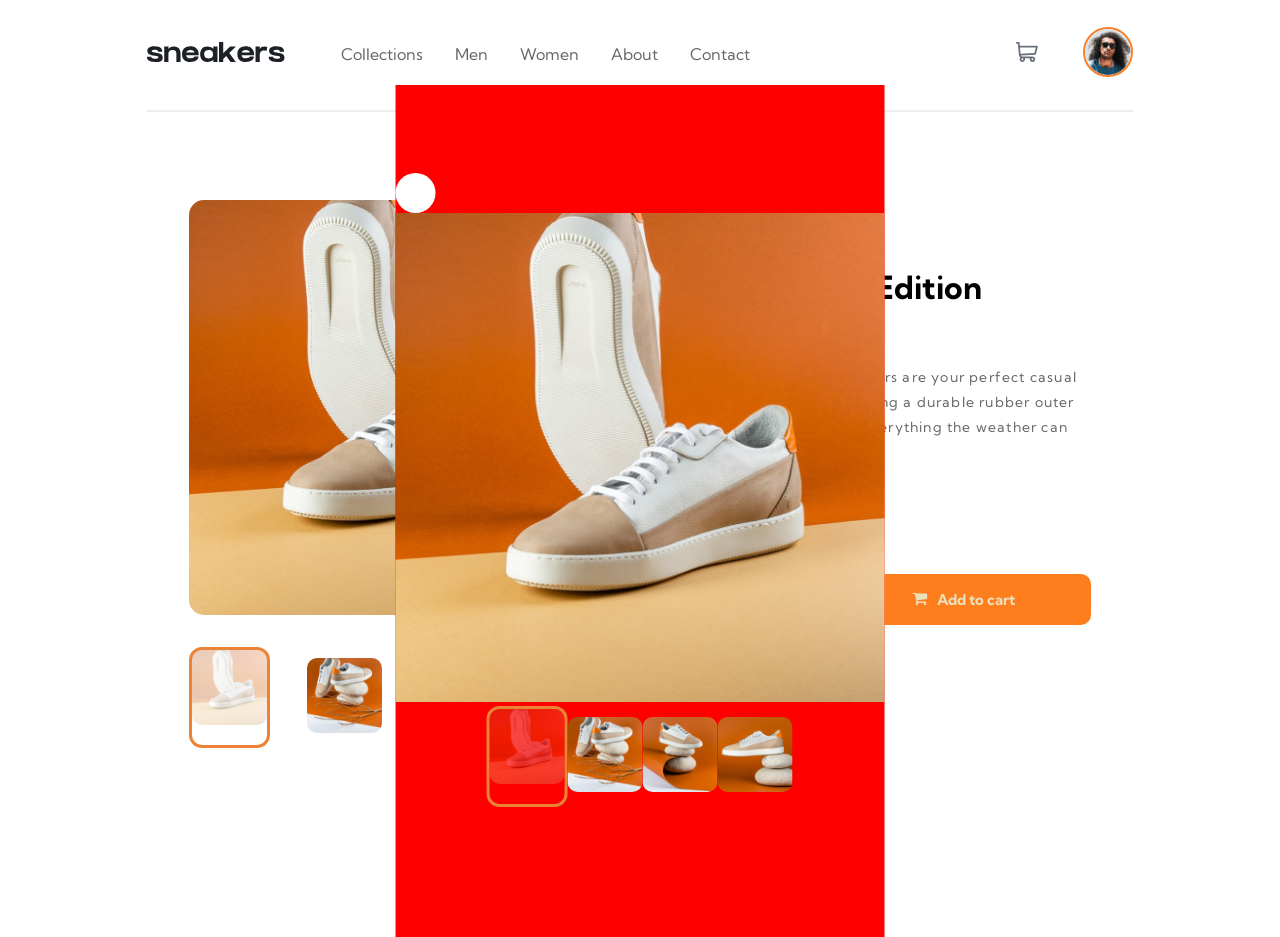
==== index.html @ ac937c5b "close icon" ====
<!DOCTYPE html>
<html lang="en">
  <head>
    <meta charset="UTF-8" />
    <meta name="viewport" content="width=device-width, initial-scale=1.0" />
    <link
      rel="stylesheet"
      href="https://cdnjs.cloudflare.com/ajax/libs/font-awesome/4.7.0/css/font-awesome.min.css"
    />
    <link rel="stylesheet" media="screen" href="assets/css/style.css" />
    <title>E-Commerce Product Page</title>
  </head>
  <body>
    <!--container start-->
    <div class="container">
      <!--header section start-->
      <header>
        <div class="wrapper">
          <div class="left-nav">
            <div class="mobile-nav">
              <div class="mobile-menu">
                <img src="./assets/images/icon-menu.svg" alt="Mobile Menu" />
              </div>
              <div class="logo-container">
                <img src="./assets/images/logo.svg" alt="Logo" />
              </div>
            </div>
            <ul class="left-nav-list">
              <li><a href="#">Collections</a></li>
              <li><a href="#">Men</a></li>
              <li><a href="#">Women</a></li>
              <li><a href="#">About</a></li>
              <li><a href="#">Contact</a></li>
            </ul>
          </div>
          <div class="right-nav">
            <div class="cart">
              <img src="./assets/images/icon-cart.svg" alt="Cart Image" />
            </div>
            <div class="avatar">
              <img src="./assets/images/image-avatar.png" alt="Avatar Image" />
            </div>
          </div>
          <div class="cart-basket">
            <p class="cart-head">Cart</p>
            <div class="product-info">
              <p>Your cart is empty.</p>
            </div>
          </div>
        </div>
      </header>
      <!--header section ends-->
      <!--main section start-->
      <main>
        <div class="wrapper">
          <div class="product-image-container">
            <div class="main-image-container">
              <div class="hero-image">
                <img
                  src="./assets/images/image-product-1.jpg"
                  alt="Product Image 1"
                />
              </div>
              <ul class="indicator">
                <li class="previous-icon icon">
                  <img
                    src="./assets/images/icon-previous.svg"
                    alt="Previous Icon"
                  />
                </li>
                <li class="next-icon icon">
                  <img src="./assets/images/icon-next.svg" alt="Next Icon" />
                </li>
              </ul>
            </div>
            <ul class="image-thumbnail-container">
              <li class="active-img-list">
                <img
                  src="./assets/images/image-product-1-thumbnail.jpg"
                  alt="Product Image Thumbnail 1"
                  class="active-image"
                />
              </li>
              <li>
                <img
                  src="./assets/images/image-product-2-thumbnail.jpg"
                  alt="Product Image Thumbnail 2"
                />
              </li>
              <li>
                <img
                  src="./assets/images/image-product-3-thumbnail.jpg"
                  alt="Product Image Thumbnail 3"
                />
              </li>
              <li>
                <img
                  src="./assets/images/image-product-4-thumbnail.jpg"
                  alt="Product Image Thumbnail 4"
                />
              </li>
            </ul>
          </div>
          <div class="product-info-container">
            <span class="sneaker">SNEAKER COMPANY</span>
            <h1>Fall Limited Edition Sneakers</h1>
            <p>
              These low-profile sneakers are your perfect casual wear companion.
              Featuring a durable rubber outer sole, they'll withstand
              everything the weather can offer.
            </p>
            <div class="price-container">
              <div class="current-price-container">
                <span class="current-price"> $125.00 </span>
                <span class="percentage">50%</span>
              </div>
              <div class="discount">
                <span>$250.00</span>
              </div>
            </div>
            <div class="cart-container">
              <ul class="number-container">
                <li class="decrement">-</li>
                <li class="number-display">0</li>
                <li class="increment">+</li>
              </ul>
              <div class="cart-box">
                <span>cart</span>
                <button type="button">Add to cart</button>
              </div>
            </div>
          </div>
        </div>
        <div class="modal-box">
          <div class="wrapper">
            <div class="close-icon icon"></div>
            <div class="hero-image-container">
              <figure>
                <img
                  src="./assets/images/image-product-1.jpg"
                  alt="Product 1 Image"
                />
              </figure>
              <div class="modal-arrow-container">
                <ul class="indicator">
                  <li class="previous-icon icon">
                    <img
                      src="./assets/images/icon-previous.svg"
                      alt="Previous Icon"
                    />
                  </li>
                  <li class="next-icon icon">
                    <img src="./assets/images/icon-next.svg" alt="Next Icon" />
                  </li>
                </ul>
              </div>
              <ul class="modal-thumbnail-container">
                <li class="active-img-list">
                  <img
                    src="./assets/images/image-product-1-thumbnail.jpg"
                    alt="Product Image Thumbnail 1"
                    class="active-image"
                  />
                </li>
                <li>
                  <img
                    src="./assets/images/image-product-2-thumbnail.jpg"
                    alt="Product Image Thumbnail 2"
                  />
                </li>
                <li>
                  <img
                    src="./assets/images/image-product-3-thumbnail.jpg"
                    alt="Product Image Thumbnail 3"
                  />
                </li>
                <li>
                  <img
                    src="./assets/images/image-product-4-thumbnail.jpg"
                    alt="Product Image Thumbnail 4"
                  />
                </li>
              </ul>
            </div>
          </div>
        </div>
      </main>
      <!--main section end-->
      <!--footer section start-->
      <footer></footer>
      <!--footer section end-->
    </div>
    <!--container end-->

    <script src="./assets/js/script.js"></script>
  </body>
</html>
---- assets/css/style.css ----
@import url("https://fonts.googleapis.com/css2?family=Kumbh+Sans:wght@400;700&display=swap");

* {
  margin: 0;
  padding: 0;
  box-sizing: border-box;
  font-family: "Kumbh Sans", sans-serif;
}

ul li {
  list-style-type: none;
}

a {
  text-decoration: none;
}

/*for wrapper*/
.wrapper {
  max-width: 1350px;
  width: 86%;
  margin: 0 auto;
}

:root {
  --light-gray: #a6a6aa;
  --light-orange: #ec8a3f;
  --light-orange-bg: #ffeee1;
  --light-blue: #f7f8fe;
  --orange: #fe7d1c;
  --cream: #ebe0b9;
}

/*=================================
  Header styling starts here
=================================*/

header .wrapper,
.left-nav,
.right-nav,
.left-nav-list,
.image-thumbnail-container,
.modal-thumbnail-container {
  display: flex;
  align-items: center;
}

header .wrapper {
  justify-content: space-between;
  width: 77%;
  padding: 27px 0 29px;
  border-bottom: 2px solid #eee;
}

.avatar img {
  width: 50px;
  height: 50px;
}

.left-nav {
  gap: 56px;
}

.left-nav-list {
  gap: 32px;
}

.left-nav-list li a {
  color: #666;
}

.right-nav {
  gap: 45px;
}
/*=================================
  Header styling ends here
=================================*/

/*=================================
  main styling starts here
=================================*/

main .wrapper {
  width: 70.4%;
  padding: 88px 0 130px;
  display: flex;
  justify-content: space-between;
}

.main-image-container img {
  max-width: 100%;
  /* max-width: 440px; */
  border-radius: 15px;
}

.image-thumbnail-container li img,
.modal-thumbnail-container li img {
  /* max-width: 90px; */
  max-width: 100%;
  max-height: 95px;
  border-radius: 10px;
}

.active-img-list {
  border-radius: 13px;
  border: 3.3px solid #ea8335;
  height: 101px;
}

.active-image {
  opacity: 0.3;
}

.image-thumbnail-container li,
.modal-thumbnail-container li {
  max-width: 100%;
}

.image-thumbnail-container,
.modal-thumbnail-container {
  justify-content: space-between;
}

.main-image-container {
  margin-bottom: 28px;
}

.product-image-container,
.product-info-container {
  max-width: 44%;
}

.sneaker {
  letter-spacing: 1.1px;
  font-size: 14px;
  font-weight: 700;
  color: var(--light-orange);
}

.product-info-container {
  padding-top: 60px;
}

h1 {
  font-size: 42px;
  margin-top: 17px;
  margin-bottom: 30px;
}

.product-info-container p {
  font-size: 14px;
  letter-spacing: 1.2px;
  line-height: 25px;
  color: #666;
  margin-bottom: 27px;
}

.current-price {
  font-weight: bold;
  font-size: 29px;
}

.percentage {
  background: var(--light-orange-bg);
  color: var(--light-orange);
  font-weight: bold;
  padding: 5px 2%;
  border-radius: 5px;
  display: flex;
  align-items: center;
}

.current-price-container {
  display: flex;
  align-items: center;
  gap: 15px;
  margin-bottom: 10px;
}

.discount {
  color: #999;
  text-decoration: line-through;
  margin-bottom: 37px;
}

.cart-container {
  display: flex;
  gap: 15px;
}

.number-container {
  display: flex;
  background: var(--light-blue);
  flex-basis: 37%;
  justify-content: space-between;
  align-items: center;
  border-radius: 10px;
}

.number-container li {
  flex-grow: 1;
  text-align: center;
  padding: 13px 0;
  font-size: 25px;
  font-weight: bold;
}

li.number-display {
  font-size: 18px;
}

.decrement,
.increment {
  color: var(--orange);
}

.cart-box {
  flex-basis: 65%;
  background: var(--orange);
  align-items: center;
  display: flex;
  justify-content: center;
  border-radius: 10px;
  gap: 15px;
}

.cart-box button {
  padding: 10px;
  background: transparent;
  border: none;
  outline: none;
  color: var(--cream);
  font-size: 15px;
  font-weight: bold;
}

.cart-box span {
  position: relative;
  text-indent: -9999px;
}

.cart-box span::before {
  content: "\f07a";
  position: absolute;
  top: 0;
  left: 0;
  text-indent: 0;
  font-family: "FontAwesome";
  color: var(--cream);
}

.mobile-menu {
  display: none;
}

.indicator {
  display: none;
  justify-content: space-between;
  position: absolute;
  width: 100%;
  top: 50%;
  transform: translateY(-50%);
  padding: 0px 30px;
}

.main-image-container {
  position: relative;
}

.icon {
  width: 40px;
  height: 40px;
  background: #fff;
  border-radius: 50%;
  position: relative;
}

.icon img {
  position: absolute;
  top: 50%;
  left: 50%;
  transform: translate(-50%, -50%);
}

.indicator li:hover,
.cart:hover,
.avatar:hover,
.image-thumbnail-container li:hover,
.modal-thumbnail-container li:hover,
.decrement:hover,
.increment:hover,
.cart-box:hover {
  cursor: pointer;
}

.avatar img {
  border: 2px solid #f77f29;
  border-radius: 50%;
}

.cart-basket {
  display: flex;
  flex-direction: column;
}

.cart-basket {
  box-shadow: 11px 16px 21px -3px rgba(0, 0, 0, 0.1),
    -8px 10px 15px -3px rgba(0, 0, 0, 0.1);
  position: absolute;
  right: 88px;
  top: 90px;
  width: 25%;
  background-color: #fff;
  height: 255px;
  display: none;
}

.product-info {
  height: 100%;
  display: flex;
  justify-content: center;
  align-items: center;
}

.cart-head {
  padding: 25px;
  border-bottom: 0.1px solid #e8e7eb;
  font-weight: bold;
}

.modal-box {
  position: absolute;
  top: 85px;
  left: 50%;
  transform: translateX(-50%);
  background: red;
  width: 38.2%;
}

.modal-box .wrapper {
  flex-direction: column;
  width: 100%;
}

.hero-image-container {
  display: flex;
  justify-content: center;
  align-items: center;
  width: 100%;
  flex-direction: column;
}

.hero-image-container figure img {
  width: 100%;
}

.hero-image-container figure {
  width: 100%;
}

/*=================================
  main styling ends here
=================================*/

/*=================================
  footer styling starts here
=================================*/

/*=================================
  footer styling ends here
=================================*/

/*media query starts*/

/*media query for 1300px starts here*/
@media only screen and (max-width: 1300px) {
  .product-info-container {
    padding-top: 30px;
  }

  h1 {
    font-size: 32px;
    margin-bottom: 18px;
  }

  .product-image-container {
    max-width: 46%;
  }

  .image-thumbnail-container li img,
  .modal-thumbnail-container li img {
    max-height: 75px;
  }

  .current-price {
    font-size: 25px;
  }

  .number-container li {
    padding: 10px 0;
  }

  .product-info-container p {
    margin-bottom: 25px;
  }

  .discount {
    margin-bottom: 23px;
  }
}

/*media query for 1024px starts here*/
@media only screen and (max-width: 1024px) {
  .product-info-container p {
    font-size: 13px;
  }

  main .wrapper,
  header .wrapper {
    width: 86%;
  }

  .product-image-container {
    max-width: 50%;
  }

  .product-info-container {
    padding-top: 20px;
  }
}

/*media query for 995px starts here*/
@media only screen and (max-width: 995px) {
  .mobile-nav {
    display: flex;
    align-items: center;
    width: 100%;
    gap: 20px;
  }

  .mobile-menu {
    display: block;
  }

  .left-nav {
    flex-wrap: wrap;
    gap: 20px;
  }

  .left-nav-list {
    display: flex;
    flex-direction: column;
    align-items: flex-start;
  }

  header .wrapper {
    align-items: baseline;
  }

  .left-nav-list {
    display: none;
  }
}

/*media query for 768px starts here*/
@media only screen and (max-width: 768px) {
  main .wrapper {
    flex-direction: column;
  }
  .product-image-container,
  .product-info-container {
    max-width: 100%;
  }

  .product-info-container {
    padding-top: 60px;
  }

  .product-info-container p {
    font-size: 17px;
  }

  .price-container {
    display: flex;
    align-items: center;
    justify-content: space-between;
  }

  .current-price-container,
  .discount {
    margin-bottom: 30px;
  }

  .number-container,
  .cart-box {
    flex-basis: 50%;
  }

  .image-thumbnail-container {
    display: none;
  }

  .main-image-container {
    margin-bottom: 0px;
  }

  .indicator {
    display: flex;
  }
}

/*media query for 540px starts here*/
@media only screen and (max-width: 540px) {
  .indicator {
    padding: 0px 15px;
  }
  /* 
  .icon {
    width: 35px;
    height: 35px;
  } */

  .avatar img {
    width: 40px;
    height: 40px;
  }

  .right-nav {
    gap: 25px;
  }
}

/*media query for 420px starts here*/
@media only screen and (max-width: 420px) {
  .icon img {
    width: 10px;
  }

  .cart-container {
    flex-direction: column;
  }

  .cart-box {
    padding: 5px 0;
  }
}

/*media query for 375px starts here*/
@media only screen and (max-width: 375px) {
  header .wrapper {
    padding: 14px 0 20px;
    width: 87.5%;
    border: none;
  }

  .avatar img {
    width: 25px;
    height: 25px;
  }

  .mobile-nav {
    gap: 14px;
  }

  .right-nav {
    gap: 22px;
  }

  main .wrapper {
    padding: 0;
    width: 100%;
  }

  .main-image-container img {
    border-radius: 0px;
  }

  .hero-image img {
    width: 100%;
    height: 285px;
    object-fit: cover;
  }

  .icon {
    width: 38px;
    height: 38px;
  }

  .product-info-container {
    width: 87.5%;
    margin: 0 auto;
    padding-top: 15px;
    padding-bottom: 91px;
  }

  .sneaker {
    font-size: 12px;
  }

  h1 {
    font-size: 27px;
    margin-top: 10px;
    margin-bottom: 12px;
  }

  .product-info-container p {
    font-size: 13px;
    line-height: 24px;
    letter-spacing: 0.7px;
  }

  .current-price {
    font-size: 28px;
  }

  .percentage {
    padding: 1px 6%;
  }

  .product-info-container p,
  .current-price-container,
  .discount {
    margin-bottom: 20px;
  }

  .number-container li {
    padding: 12px 6%;
    flex-grow: 0;
  }

  .cart-box {
    padding: 7px 0;
  }
}
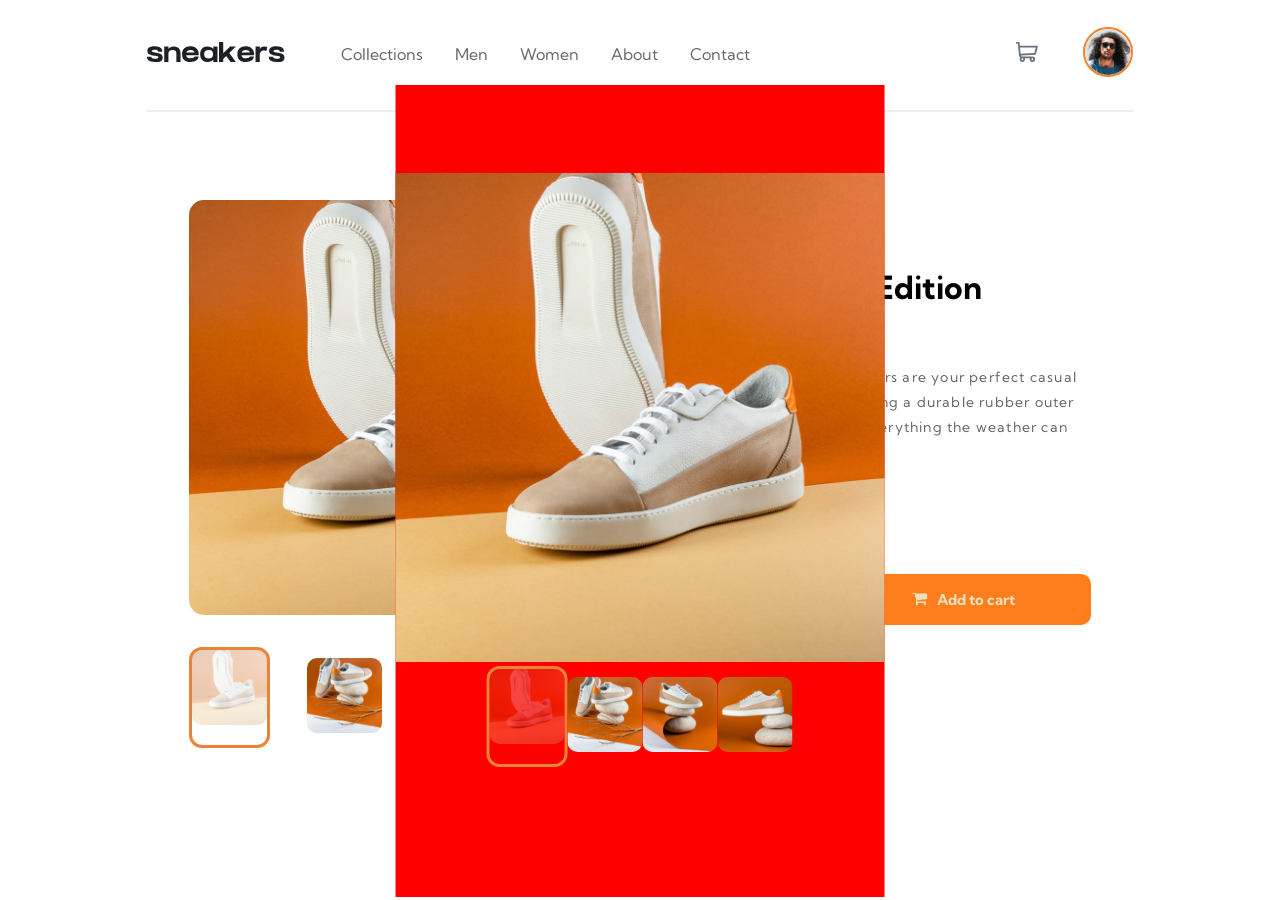
==== commit 1e87cae3: "removed icon class" ====
--- a/index.html
+++ b/index.html
@@ -133,7 +133,7 @@
         </div>
         <div class="modal-box">
           <div class="wrapper">
-            <div class="close-icon icon"></div>
+            <div class="close-icon"></div>
             <div class="hero-image-container">
               <figure>
                 <img
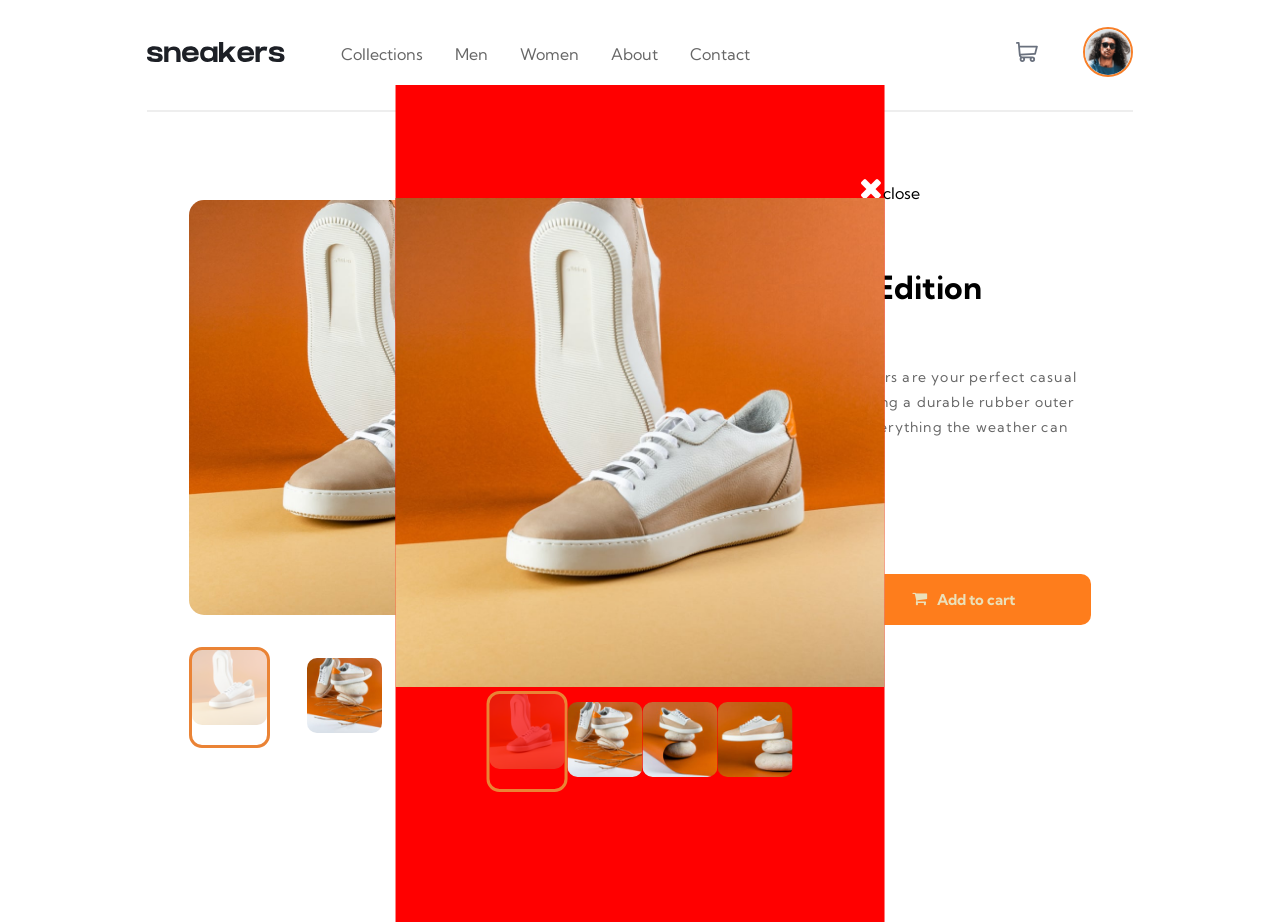
==== commit 5b6c838d: "added span" ====
--- a/index.html
+++ b/index.html
@@ -133,7 +133,9 @@
         </div>
         <div class="modal-box">
           <div class="wrapper">
-            <div class="close-icon"></div>
+            <div class="close-icon">
+              <span>close</span>
+            </div>
             <div class="hero-image-container">
               <figure>
                 <img
--- a/assets/css/style.css
+++ b/assets/css/style.css
@@ -358,6 +358,23 @@
   width: 100%;
 }
 
+.close-icon {
+  display: flex;
+  justify-content: end;
+}
+
+.close-icon span {
+  width: 25px;
+  height: 25px;
+  display: inline-block;
+}
+
+.close-icon span::before {
+  content: "\f00d";
+  font-family: "FontAwesome";
+  color: #fff;
+  font-size: 30px;
+}
 /*=================================
   main styling ends here
 =================================*/
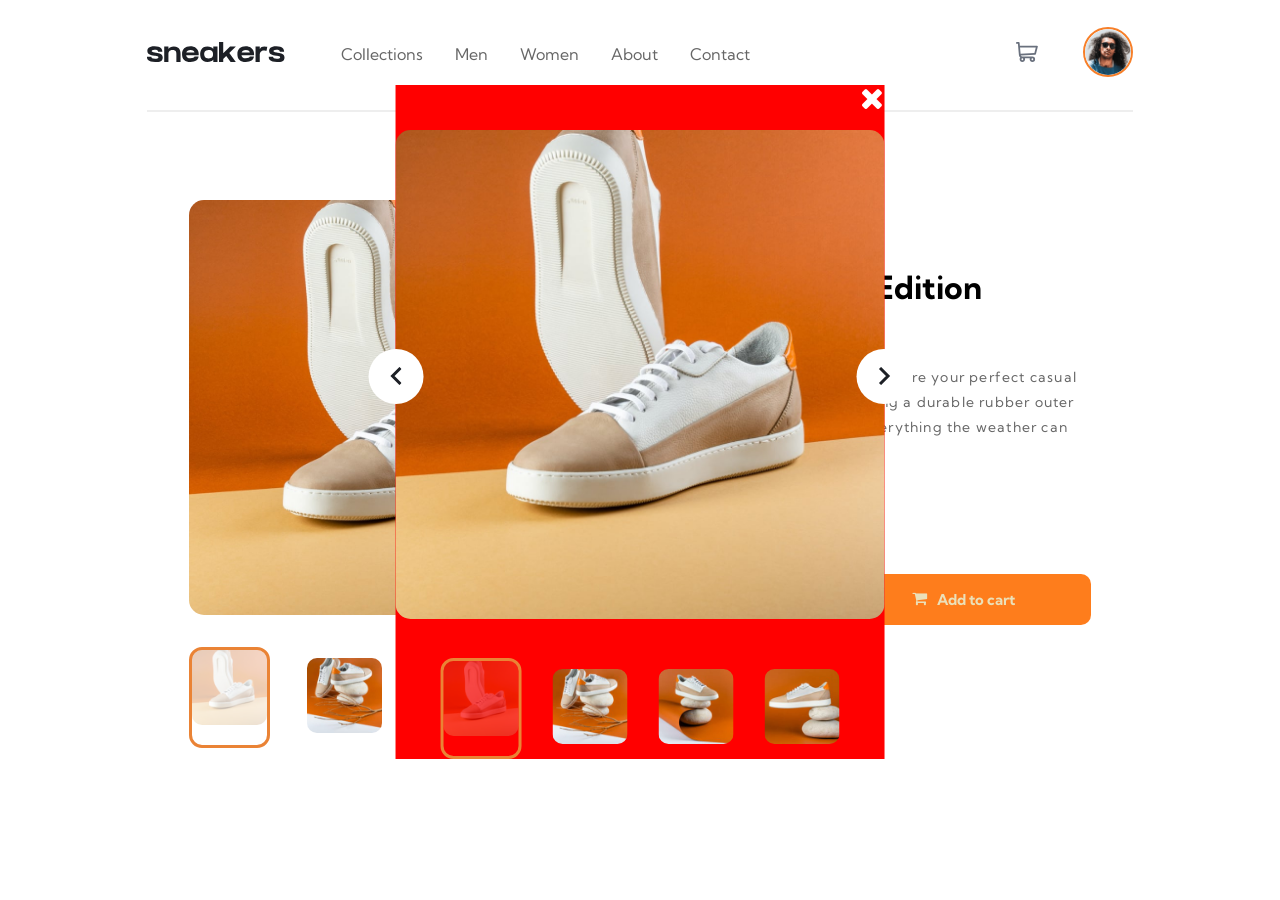
==== commit 5578cb9d: "modal thumbnail container" ====
--- a/index.html
+++ b/index.html
@@ -144,7 +144,7 @@
                 />
               </figure>
               <div class="modal-arrow-container">
-                <ul class="indicator">
+                <ul class="modal-indicator">
                   <li class="previous-icon icon">
                     <img
                       src="./assets/images/icon-previous.svg"
@@ -156,34 +156,34 @@
                   </li>
                 </ul>
               </div>
-              <ul class="modal-thumbnail-container">
-                <li class="active-img-list">
-                  <img
-                    src="./assets/images/image-product-1-thumbnail.jpg"
-                    alt="Product Image Thumbnail 1"
-                    class="active-image"
-                  />
-                </li>
-                <li>
-                  <img
-                    src="./assets/images/image-product-2-thumbnail.jpg"
-                    alt="Product Image Thumbnail 2"
-                  />
-                </li>
-                <li>
-                  <img
-                    src="./assets/images/image-product-3-thumbnail.jpg"
-                    alt="Product Image Thumbnail 3"
-                  />
-                </li>
-                <li>
-                  <img
-                    src="./assets/images/image-product-4-thumbnail.jpg"
-                    alt="Product Image Thumbnail 4"
-                  />
-                </li>
-              </ul>
             </div>
+            <ul class="modal-thumbnail-container">
+              <li class="active-img-list">
+                <img
+                  src="./assets/images/image-product-1-thumbnail.jpg"
+                  alt="Product Image Thumbnail 1"
+                  class="active-image"
+                />
+              </li>
+              <li>
+                <img
+                  src="./assets/images/image-product-2-thumbnail.jpg"
+                  alt="Product Image Thumbnail 2"
+                />
+              </li>
+              <li>
+                <img
+                  src="./assets/images/image-product-3-thumbnail.jpg"
+                  alt="Product Image Thumbnail 3"
+                />
+              </li>
+              <li>
+                <img
+                  src="./assets/images/image-product-4-thumbnail.jpg"
+                  alt="Product Image Thumbnail 4"
+                />
+              </li>
+            </ul>
           </div>
         </div>
       </main>
--- a/assets/css/style.css
+++ b/assets/css/style.css
@@ -340,6 +340,7 @@
 .modal-box .wrapper {
   flex-direction: column;
   width: 100%;
+  padding: 0;
 }
 
 .hero-image-container {
@@ -348,10 +349,13 @@
   align-items: center;
   width: 100%;
   flex-direction: column;
+  position: relative;
+  margin-bottom: 35px;
 }
 
 .hero-image-container figure img {
   width: 100%;
+  border-radius: 15px;
 }
 
 .hero-image-container figure {
@@ -361,12 +365,18 @@
 .close-icon {
   display: flex;
   justify-content: end;
+  position: relative;
+  margin-bottom: 20px;
 }
 
 .close-icon span {
   width: 25px;
   height: 25px;
   display: inline-block;
+  text-indent: -9999px;
+  display: flex;
+  justify-content: center;
+  align-items: center;
 }
 
 .close-icon span::before {
@@ -374,6 +384,42 @@
   font-family: "FontAwesome";
   color: #fff;
   font-size: 30px;
+  text-indent: 0;
+  position: absolute;
+}
+
+.modal-arrow-container {
+  width: 100%;
+  position: absolute;
+  height: 55px;
+  display: flex;
+  align-items: center;
+}
+
+.modal-indicator {
+  display: flex;
+  justify-content: space-between;
+  width: 100%;
+  align-items: center;
+}
+
+.modal-indicator .icon {
+  width: 55px;
+  height: 55px;
+}
+
+.modal-indicator .previous-icon {
+  position: absolute;
+  left: -27.5px;
+}
+
+.modal-indicator .next-icon {
+  position: absolute;
+  right: -27.5px;
+}
+
+.modal-thumbnail-container {
+  padding: 0 9.2%;
 }
 /*=================================
   main styling ends here
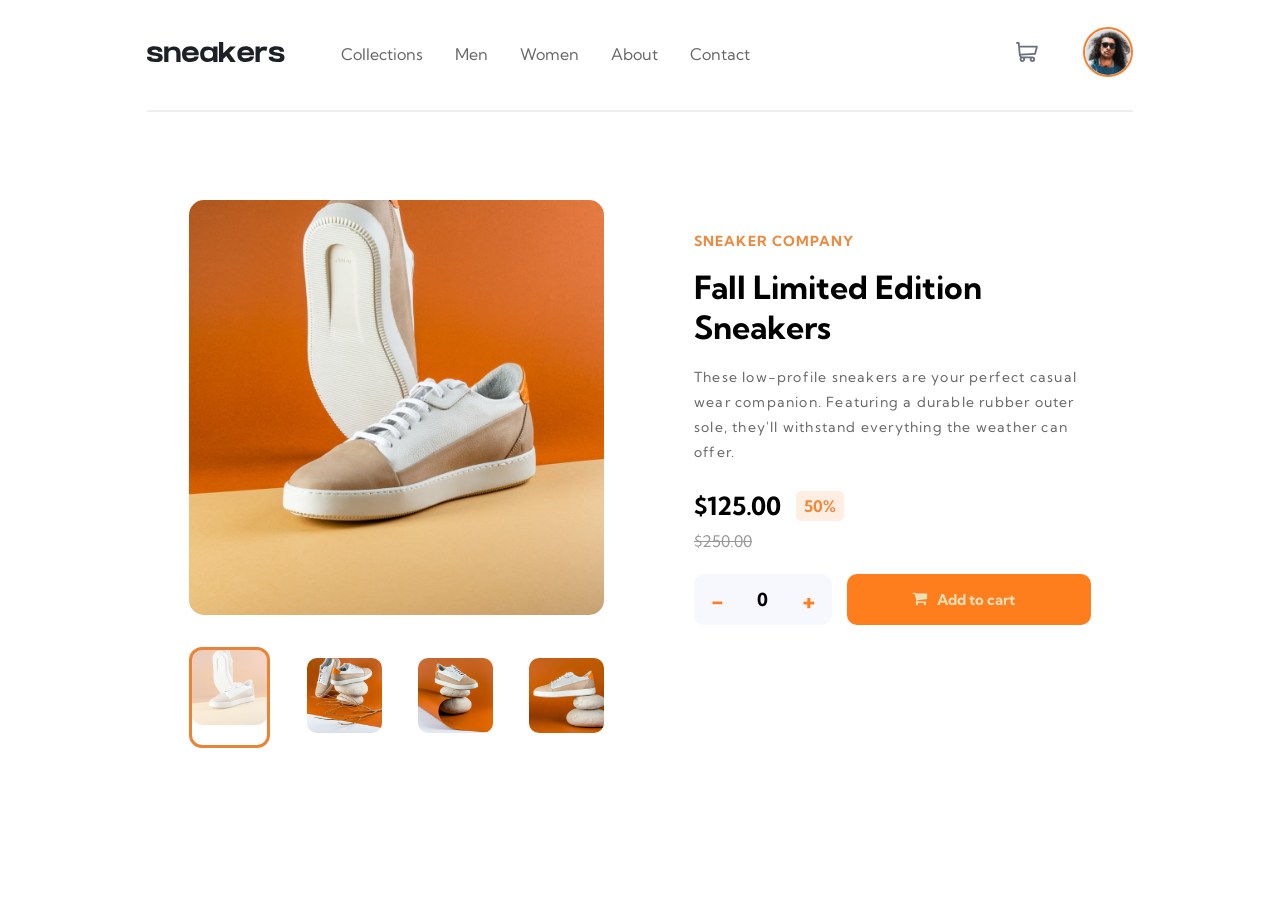
==== commit 8ccef28c: "images" ====
--- a/index.html
+++ b/index.html
@@ -76,26 +76,26 @@
             <ul class="image-thumbnail-container">
               <li class="active-img-list">
                 <img
-                  src="./assets/images/image-product-1-thumbnail.jpg"
+                  src="./assets/images/image-product-1.jpg"
                   alt="Product Image Thumbnail 1"
                   class="active-image"
                 />
               </li>
               <li>
                 <img
-                  src="./assets/images/image-product-2-thumbnail.jpg"
+                  src="./assets/images/image-product-2.jpg"
                   alt="Product Image Thumbnail 2"
                 />
               </li>
               <li>
                 <img
-                  src="./assets/images/image-product-3-thumbnail.jpg"
+                  src="./assets/images/image-product-3.jpg"
                   alt="Product Image Thumbnail 3"
                 />
               </li>
               <li>
                 <img
-                  src="./assets/images/image-product-4-thumbnail.jpg"
+                  src="./assets/images/image-product-4.jpg"
                   alt="Product Image Thumbnail 4"
                 />
               </li>
@@ -160,26 +160,26 @@
             <ul class="modal-thumbnail-container">
               <li class="active-img-list">
                 <img
-                  src="./assets/images/image-product-1-thumbnail.jpg"
+                  src="./assets/images/image-product-1.jpg"
                   alt="Product Image Thumbnail 1"
                   class="active-image"
                 />
               </li>
               <li>
                 <img
-                  src="./assets/images/image-product-2-thumbnail.jpg"
+                  src="./assets/images/image-product-2.jpg"
                   alt="Product Image Thumbnail 2"
                 />
               </li>
               <li>
                 <img
-                  src="./assets/images/image-product-3-thumbnail.jpg"
+                  src="./assets/images/image-product-3.jpg"
                   alt="Product Image Thumbnail 3"
                 />
               </li>
               <li>
                 <img
-                  src="./assets/images/image-product-4-thumbnail.jpg"
+                  src="./assets/images/image-product-4.jpg"
                   alt="Product Image Thumbnail 4"
                 />
               </li>
--- a/assets/css/style.css
+++ b/assets/css/style.css
@@ -89,13 +89,11 @@
 
 .main-image-container img {
   max-width: 100%;
-  /* max-width: 440px; */
   border-radius: 15px;
 }
 
 .image-thumbnail-container li img,
 .modal-thumbnail-container li img {
-  /* max-width: 90px; */
   max-width: 100%;
   max-height: 95px;
   border-radius: 10px;
@@ -328,21 +326,6 @@
   font-weight: bold;
 }
 
-.modal-box {
-  position: absolute;
-  top: 85px;
-  left: 50%;
-  transform: translateX(-50%);
-  background: red;
-  width: 38.2%;
-}
-
-.modal-box .wrapper {
-  flex-direction: column;
-  width: 100%;
-  padding: 0;
-}
-
 .hero-image-container {
   display: flex;
   justify-content: center;
@@ -421,6 +404,40 @@
 .modal-thumbnail-container {
   padding: 0 9.2%;
 }
+
+.modal-box {
+  position: fixed;
+  left: 50%;
+  transform: translateX(-50%);
+  background-color: red;
+  width: 100%;
+  height: 100%;
+  z-index: 5;
+  background: rgba(0, 0, 0, 0.75);
+  top: 0;
+  overflow: auto;
+  padding-bottom: 200px;
+}
+
+.modal-box .wrapper {
+  flex-direction: column;
+  width: 38.2%;
+  padding: 0;
+  position: relative;
+  top: 85px;
+}
+
+.modal-box {
+  display: none;
+}
+
+.show {
+  display: flex;
+}
+
+.hide {
+  display: none;
+}
 /*=================================
   main styling ends here
 =================================*/
@@ -470,6 +487,22 @@
   .discount {
     margin-bottom: 23px;
   }
+
+  .modal-thumbnail-container {
+    padding: 0 3%;
+  }
+
+  .modal-thumbnail-container li {
+    height: 95px;
+  }
+
+  .modal-thumbnail-container li img {
+    max-height: 95px;
+  }
+
+  .modal-box .wrapper {
+    width: 45%;
+  }
 }
 
 /*media query for 1024px starts here*/
@@ -489,6 +522,14 @@
 
   .product-info-container {
     padding-top: 20px;
+  }
+
+  .modal-box .wrapper {
+    width: 45%;
+  }
+
+  .modal-thumbnail-container {
+    padding: 0;
   }
 }
 
@@ -523,6 +564,27 @@
   .left-nav-list {
     display: none;
   }
+
+  .modal-box .wrapper {
+    width: 50%;
+  }
+
+  .modal-box .wrapper {
+    width: 50%;
+  }
+
+  .modal-thumbnail-container li {
+    height: 90px;
+  }
+
+  .modal-thumbnail-container li img {
+    max-height: 85px;
+  }
+
+  .modal-indicator .icon {
+    width: 50px;
+    height: 50px;
+  }
 }
 
 /*media query for 768px starts here*/
@@ -570,6 +632,10 @@
   .indicator {
     display: flex;
   }
+
+  .modal-box .wrapper {
+    width: 75%;
+  }
 }
 
 /*media query for 540px starts here*/
@@ -577,11 +643,6 @@
   .indicator {
     padding: 0px 15px;
   }
-  /* 
-  .icon {
-    width: 35px;
-    height: 35px;
-  } */
 
   .avatar img {
     width: 40px;
@@ -590,6 +651,33 @@
 
   .right-nav {
     gap: 25px;
+  }
+
+  .modal-box .wrapper {
+    width: 85%;
+  }
+
+  .modal-thumbnail-container li {
+    height: 80px;
+  }
+
+  .modal-thumbnail-container li img {
+    max-height: 75px;
+  }
+
+  .modal-indicator .icon {
+    width: 35px;
+    height: 35px;
+  }
+
+  .modal-indicator .previous-icon {
+    position: absolute;
+    left: -17.5px;
+  }
+
+  .modal-indicator .next-icon {
+    position: absolute;
+    right: -17.5px;
   }
 }
 
@@ -605,6 +693,14 @@
 
   .cart-box {
     padding: 5px 0;
+  }
+
+  .modal-thumbnail-container li {
+    height: 70px;
+  }
+
+  .modal-thumbnail-container li img {
+    max-height: 65px;
   }
 }
 
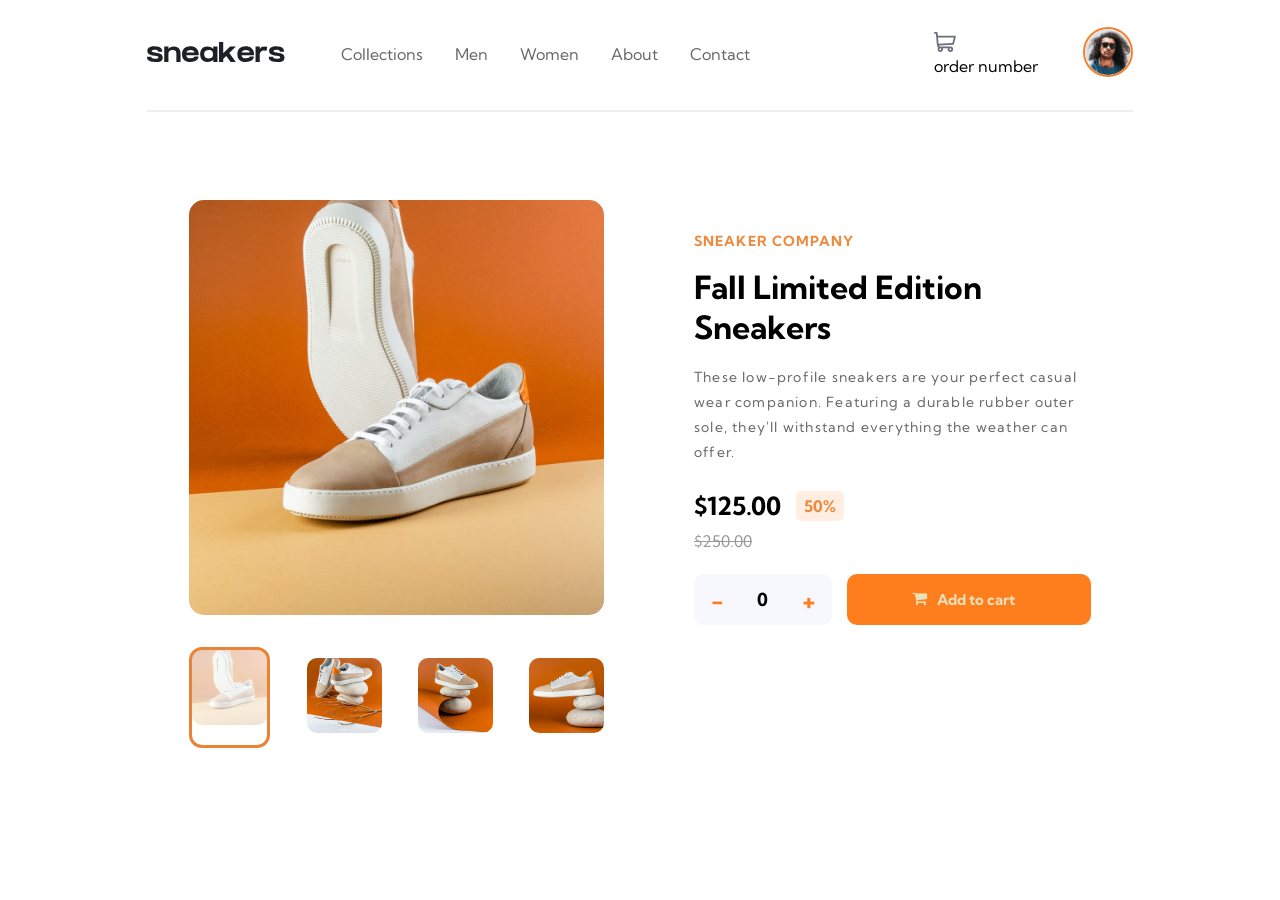
==== commit 46ab4796: "order number display" ====
--- a/index.html
+++ b/index.html
@@ -35,7 +35,10 @@
           </div>
           <div class="right-nav">
             <div class="cart">
-              <img src="./assets/images/icon-cart.svg" alt="Cart Image" />
+              <figure>
+                <img src="./assets/images/icon-cart.svg" alt="Cart Image" />
+              </figure>
+              <span class="order-number">order number</span>
             </div>
             <div class="avatar">
               <img src="./assets/images/image-avatar.png" alt="Avatar Image" />
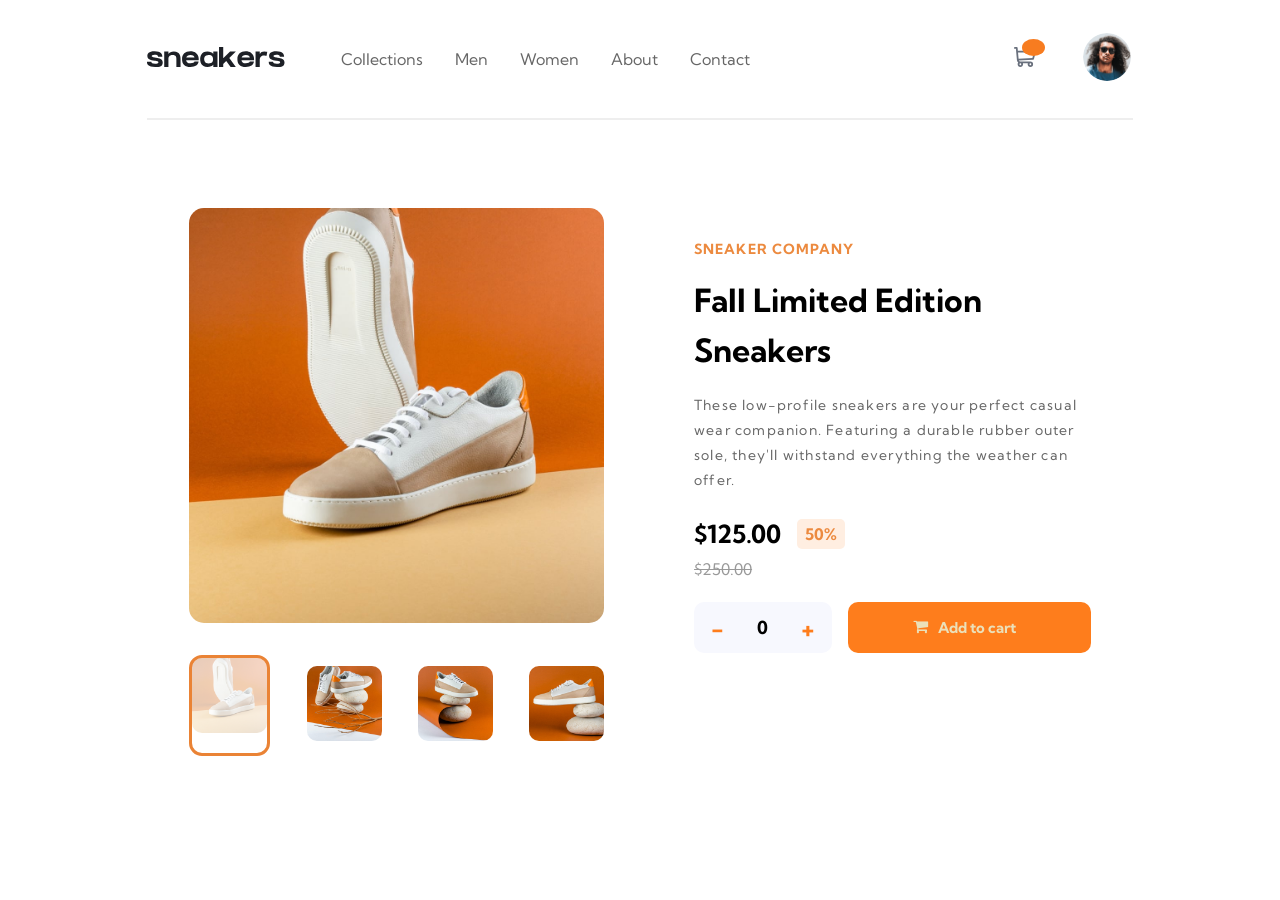
==== commit c833edd1: "cart" ====
--- a/index.html
+++ b/index.html
@@ -47,7 +47,32 @@
           <div class="cart-basket">
             <p class="cart-head">Cart</p>
             <div class="product-info">
-              <p>Your cart is empty.</p>
+              <!-- <p class="product-info-para hide">Your cart is empty.</p> -->
+              <!-- <div class="product-info-box">
+                <div class="product-details">
+                  <figure>
+                    <img
+                      src="./assets/images/image-product-1-thumbnail.jpg"
+                      alt="Product 1"
+                    />
+                  </figure>
+                  <p>
+                    Fall Limited Edition Sneakers <br />
+                    <span class="cart-product-price">$125.00</span>
+                    <img src="./assets/images/icon-close.svg" alt="" />
+                    <span class="total-no">3</span>
+                    <span class="total-price">$375.00</span>
+                  </p>
+                  <figure>
+                    <img
+                      class="delete-icon"
+                      src="./assets/images/icon-delete.svg"
+                      alt="Delete Icon"
+                    />
+                  </figure>
+                </div>
+                <button class="checkout-btn">Checkout</button>
+              </div> -->
             </div>
           </div>
         </div>
--- a/assets/css/style.css
+++ b/assets/css/style.css
@@ -48,17 +48,17 @@
 header .wrapper {
   justify-content: space-between;
   width: 77%;
-  padding: 27px 0 29px;
+  padding: 31px 0 31px;
   border-bottom: 2px solid #eee;
 }
 
 .avatar img {
-  width: 50px;
-  height: 50px;
+  width: 52px;
+  height: 52px;
 }
 
 .left-nav {
-  gap: 56px;
+  gap: 66px;
 }
 
 .left-nav-list {
@@ -82,7 +82,7 @@
 
 main .wrapper {
   width: 70.4%;
-  padding: 88px 0 130px;
+  padding: 97px 0 130px;
   display: flex;
   justify-content: space-between;
 }
@@ -130,32 +130,33 @@
 
 .sneaker {
   letter-spacing: 1.1px;
-  font-size: 14px;
+  font-size: 14.5px;
   font-weight: 700;
   color: var(--light-orange);
 }
 
 .product-info-container {
-  padding-top: 60px;
+  padding-top: 63px;
 }
 
 h1 {
-  font-size: 42px;
+  font-size: 46px;
   margin-top: 17px;
-  margin-bottom: 30px;
+  margin-bottom: 38px;
+  line-height: 50px;
 }
 
 .product-info-container p {
-  font-size: 14px;
-  letter-spacing: 1.2px;
-  line-height: 25px;
+  font-size: 15px;
+  letter-spacing: 1.1px;
+  line-height: 27px;
   color: #666;
   margin-bottom: 27px;
 }
 
 .current-price {
   font-weight: bold;
-  font-size: 29px;
+  font-size: 32px;
 }
 
 .percentage {
@@ -171,7 +172,7 @@
 .current-price-container {
   display: flex;
   align-items: center;
-  gap: 15px;
+  gap: 16px;
   margin-bottom: 10px;
 }
 
@@ -183,7 +184,7 @@
 
 .cart-container {
   display: flex;
-  gap: 15px;
+  gap: 16px;
 }
 
 .number-container {
@@ -292,7 +293,7 @@
 }
 
 .avatar img {
-  border: 2px solid #f77f29;
+  border: 2px solid transparent;
   border-radius: 50%;
 }
 
@@ -350,6 +351,11 @@
   justify-content: end;
   position: relative;
   margin-bottom: 20px;
+  cursor: pointer;
+}
+
+.close-icon:hover span::before {
+  color: #ea8335;
 }
 
 .close-icon span {
@@ -384,6 +390,10 @@
   justify-content: space-between;
   width: 100%;
   align-items: center;
+}
+
+.modal-indicator li:hover {
+  cursor: pointer;
 }
 
 .modal-indicator .icon {
@@ -438,6 +448,51 @@
 .hide {
   display: none;
 }
+
+.cart {
+  display: flex;
+}
+
+.order-number {
+  position: relative;
+  display: inline-block;
+  text-indent: -9999px;
+}
+
+.order-number::before {
+  content: "";
+  position: absolute;
+  background-color: #f77c20;
+  width: 23px;
+  height: 17px;
+  top: -8px;
+  left: -14px;
+  border-radius: 50%;
+}
+
+.avatar:hover img {
+  border: 2px solid #fe7d1c;
+}
+
+.left-nav-list li {
+  position: relative;
+}
+
+.logo-container:hover,
+.cart-box:hover,
+.cart-box button:hover {
+  cursor: pointer;
+}
+
+.left-nav-list li:hover::after {
+  width: 100%;
+  height: 2px;
+  background-color: #fe7d1c;
+  position: absolute;
+  content: "";
+  bottom: -50px;
+  left: 0px;
+}
 /*=================================
   main styling ends here
 =================================*/
@@ -451,6 +506,49 @@
 =================================*/
 
 /*media query starts*/
+
+/*media query for 1440px starts here*/
+@media only screen and (max-width: 1440px) {
+  header .wrapper {
+    padding: 31px 0 31px;
+  }
+
+  .left-nav {
+    gap: 56px;
+  }
+
+  .avatar img {
+    width: 52px;
+    height: 52px;
+  }
+
+  h1 {
+    font-size: 46px;
+    margin-bottom: 30px;
+  }
+
+  main .wrapper {
+    padding: 88px 0 130px;
+  }
+
+  .product-info-container {
+    padding-top: 63px;
+  }
+
+  .sneaker {
+    font-size: 14px;
+  }
+
+  .product-info-container p {
+    font-size: 14px;
+    letter-spacing: 1.2px;
+    line-height: 25px;
+  }
+
+  .current-price {
+    font-size: 29px;
+  }
+}
 
 /*media query for 1300px starts here*/
 @media only screen and (max-width: 1300px) {
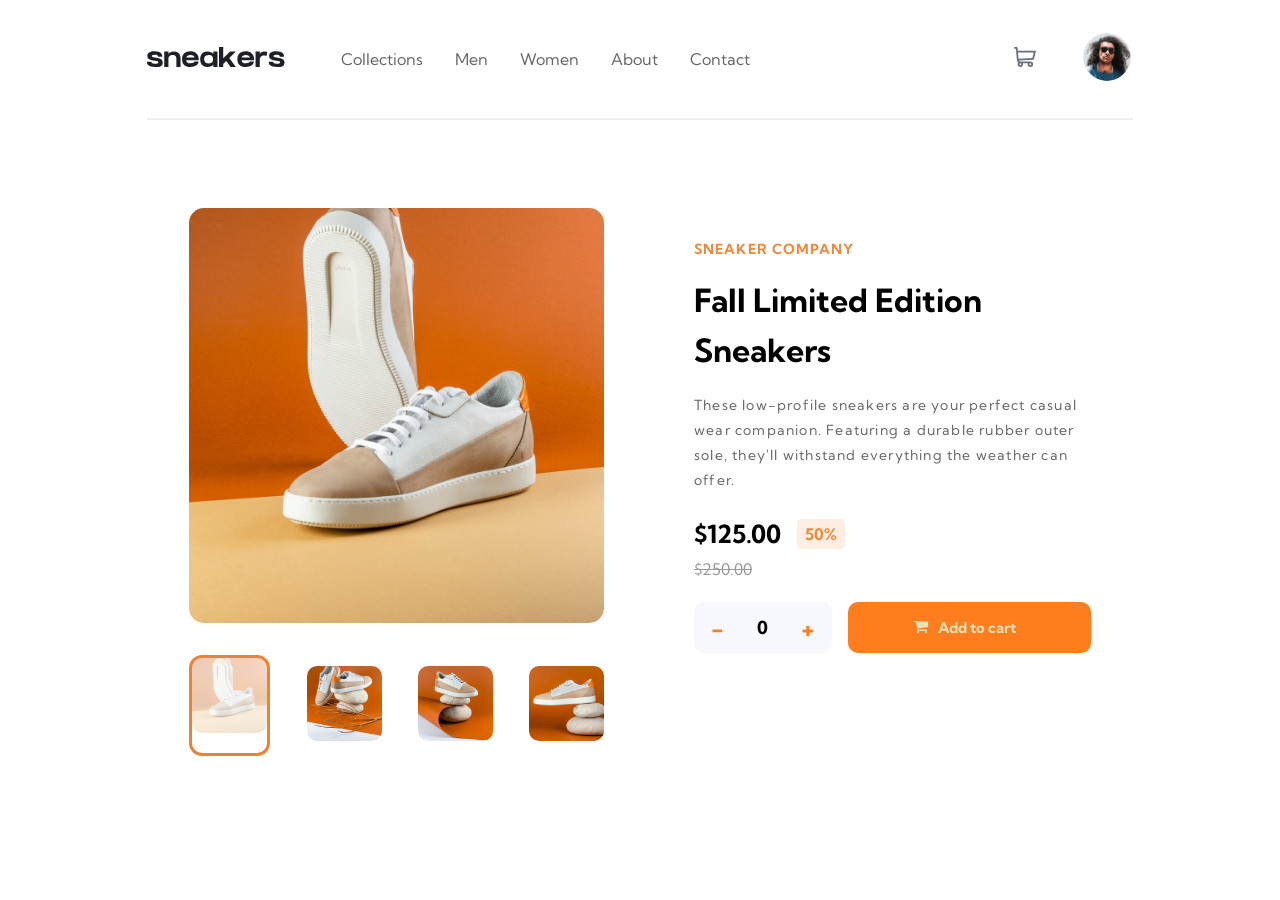
==== commit 794a19b6: "adding class" ====
--- a/index.html
+++ b/index.html
@@ -38,16 +38,16 @@
               <figure>
                 <img src="./assets/images/icon-cart.svg" alt="Cart Image" />
               </figure>
-              <span class="order-number">order number</span>
+              <span class="order-number"></span>
             </div>
             <div class="avatar">
               <img src="./assets/images/image-avatar.png" alt="Avatar Image" />
             </div>
           </div>
-          <div class="cart-basket">
+          <div class="cart-basket hide">
             <p class="cart-head">Cart</p>
-            <div class="product-info">
-              <!-- <p class="product-info-para hide">Your cart is empty.</p> -->
+            <p class="product-info-para">Your cart is empty.</p>
+            <div class="product-info hide">
               <!-- <div class="product-info-box">
                 <div class="product-details">
                   <figure>
@@ -216,9 +216,6 @@
         </div>
       </main>
       <!--main section end-->
-      <!--footer section start-->
-      <footer></footer>
-      <!--footer section end-->
     </div>
     <!--container end-->
 
--- a/assets/css/style.css
+++ b/assets/css/style.css
@@ -306,12 +306,12 @@
   box-shadow: 11px 16px 21px -3px rgba(0, 0, 0, 0.1),
     -8px 10px 15px -3px rgba(0, 0, 0, 0.1);
   position: absolute;
-  right: 88px;
+  right: 6%;
   top: 90px;
   width: 25%;
   background-color: #fff;
   height: 255px;
-  display: none;
+  z-index: 9999;
 }
 
 .product-info {
@@ -419,7 +419,7 @@
   position: fixed;
   left: 50%;
   transform: translateX(-50%);
-  background-color: red;
+  /* background-color: red; */
   width: 100%;
   height: 100%;
   z-index: 5;
@@ -438,14 +438,6 @@
 }
 
 .modal-box {
-  display: none;
-}
-
-.show {
-  display: flex;
-}
-
-.hide {
   display: none;
 }
 
@@ -470,6 +462,14 @@
   border-radius: 50%;
 }
 
+.show {
+  display: flex;
+}
+
+.hide {
+  display: none;
+}
+
 .avatar:hover img {
   border: 2px solid #fe7d1c;
 }
@@ -486,13 +486,90 @@
 
 .left-nav-list li:hover::after {
   width: 100%;
-  height: 2px;
+  height: 4px;
   background-color: #fe7d1c;
   position: absolute;
   content: "";
   bottom: -50px;
   left: 0px;
 }
+
+.product-info {
+  padding: 25px;
+}
+
+.product-details {
+  display: flex;
+  align-items: center;
+  gap: 18px;
+  margin-bottom: 28px;
+  justify-content: space-between;
+}
+
+.product-details figure:nth-of-type(1) {
+  width: 52px;
+  height: 52px;
+}
+
+.product-details img {
+  width: 100%;
+  height: 100%;
+  border-radius: 5px;
+}
+
+.product-details p img {
+  width: 10px;
+  height: 10px;
+}
+
+.product-details .delete-icon {
+  width: 13px;
+  height: 19px;
+}
+
+.product-details .delete-icon:hover,
+.checkout-btn:hover {
+  cursor: pointer;
+}
+
+.product-info {
+  justify-content: space-between;
+  align-items: initial;
+}
+
+.product-details p {
+  font-size: 17px;
+  line-height: 25px;
+  color: #909195;
+}
+
+.cart-head {
+  font-size: 17px;
+}
+
+.checkout-btn {
+  width: 100%;
+  height: 60px;
+  border-radius: 15px;
+  border: none;
+  background-color: #ea7319;
+  font-size: 16px;
+  color: #fff5df;
+  font-weight: 600;
+  margin-bottom: 7px;
+}
+
+.cart-basket {
+  /* right: 92px; */
+  height: auto;
+  border-radius: 10px;
+}
+
+.total-price {
+  font-weight: bold;
+  color: #000;
+}
+
 /*=================================
   main styling ends here
 =================================*/
@@ -548,6 +625,18 @@
   .current-price {
     font-size: 29px;
   }
+
+  .product-details p {
+    font-size: 14px;
+  }
+
+  .product-info-box {
+    flex-grow: 1;
+  }
+
+  .cart-basket {
+    width: 26.5%;
+  }
 }
 
 /*media query for 1300px starts here*/
@@ -601,6 +690,14 @@
   .modal-box .wrapper {
     width: 45%;
   }
+
+  .cart-basket {
+    width: 31%;
+  }
+
+  .product-details p {
+    font-size: 14px;
+  }
 }
 
 /*media query for 1024px starts here*/
@@ -628,6 +725,10 @@
 
   .modal-thumbnail-container {
     padding: 0;
+  }
+
+  .cart-basket {
+    width: 35%;
   }
 }
 
@@ -667,10 +768,6 @@
     width: 50%;
   }
 
-  .modal-box .wrapper {
-    width: 50%;
-  }
-
   .modal-thumbnail-container li {
     height: 90px;
   }
@@ -682,6 +779,15 @@
   .modal-indicator .icon {
     width: 50px;
     height: 50px;
+  }
+
+  .product-details p {
+    font-size: 13px;
+    line-height: 20px;
+  }
+
+  .cart-basket {
+    width: 38%;
   }
 }
 
@@ -734,6 +840,14 @@
   .modal-box .wrapper {
     width: 75%;
   }
+
+  .cart-basket {
+    width: 50%;
+  }
+
+  .checkout-btn {
+    height: 50px;
+  }
 }
 
 /*media query for 540px starts here*/
@@ -777,6 +891,17 @@
     position: absolute;
     right: -17.5px;
   }
+
+  .cart-basket {
+    width: 80%;
+    right: 50%;
+    left: 50%;
+    transform: translateX(-50%);
+  }
+
+  .product-details p {
+    font-size: 14px;
+  }
 }
 
 /*media query for 420px starts here*/
@@ -799,6 +924,19 @@
 
   .modal-thumbnail-container li img {
     max-height: 65px;
+  }
+
+  .cart-basket {
+    width: 86%;
+    top: 80px;
+  }
+
+  .product-details p {
+    font-size: 13px;
+  }
+
+  .product-details {
+    gap: 8px;
   }
 }
 
